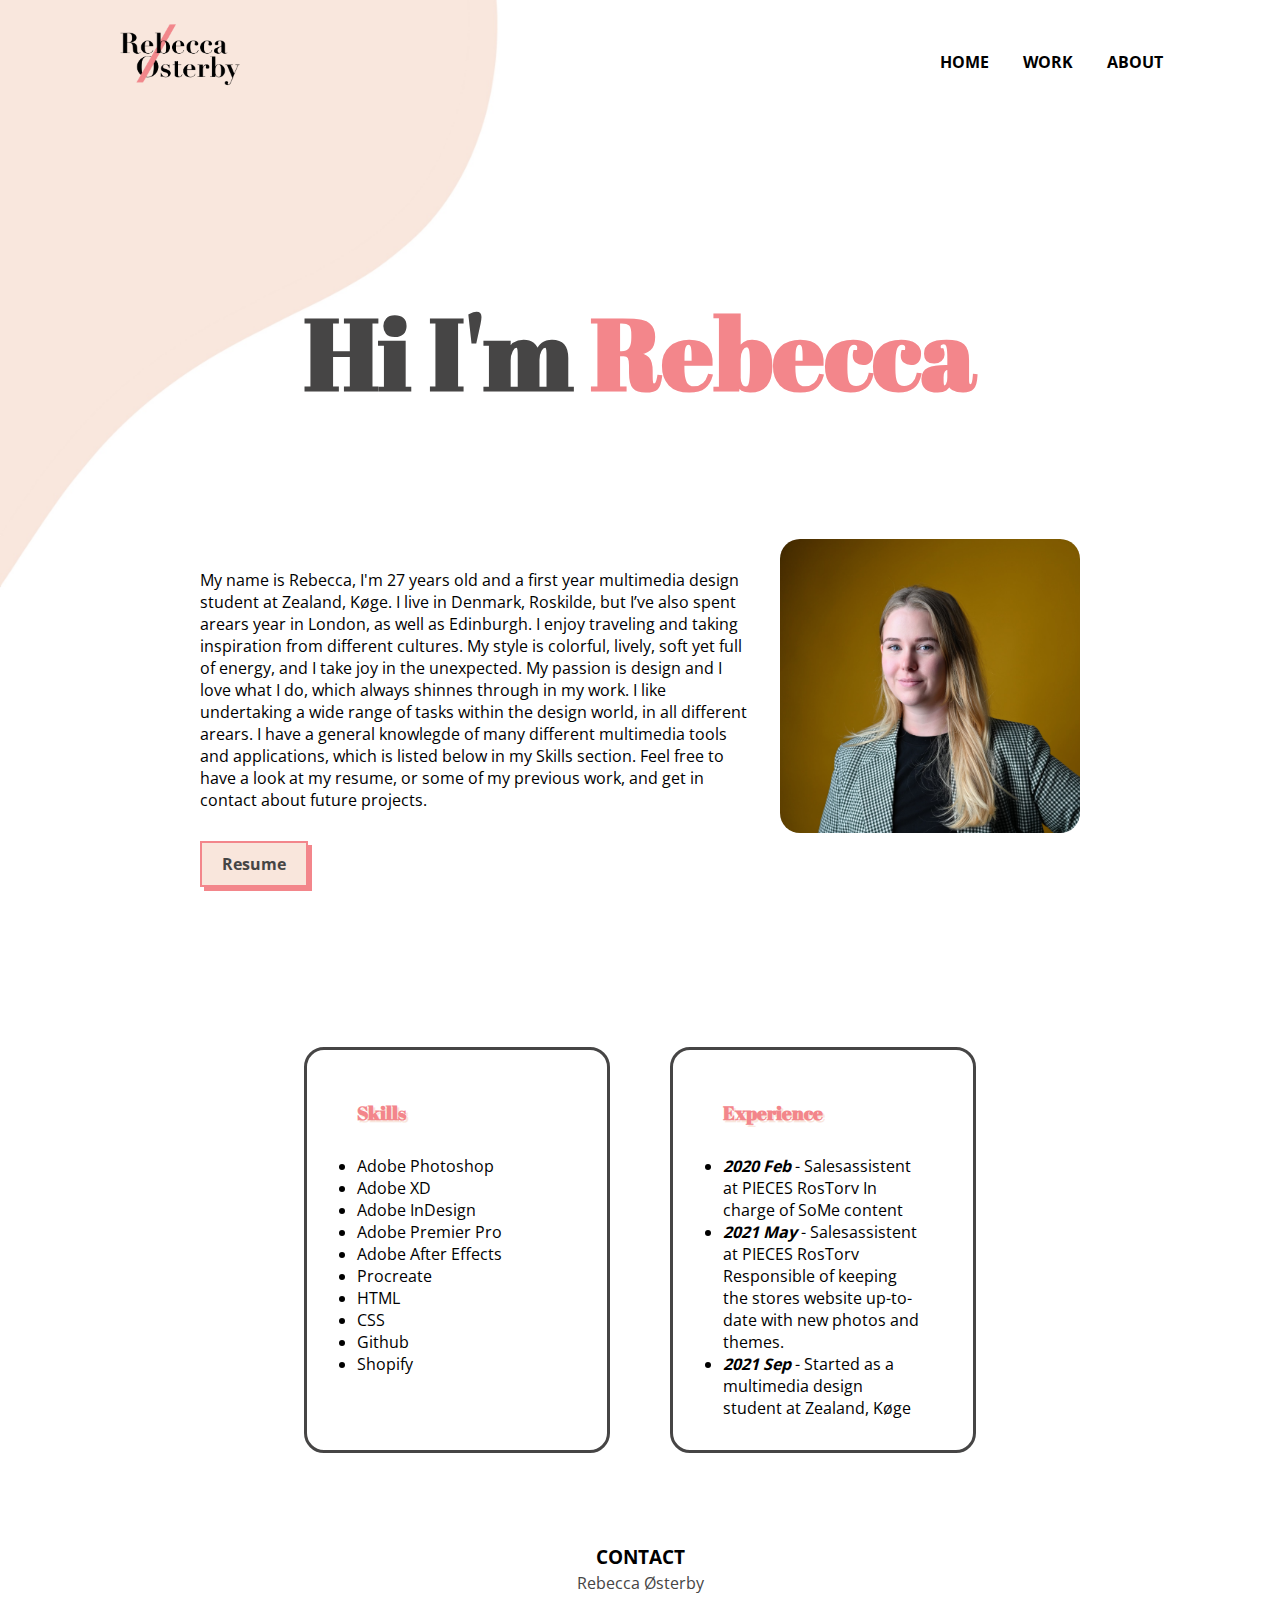
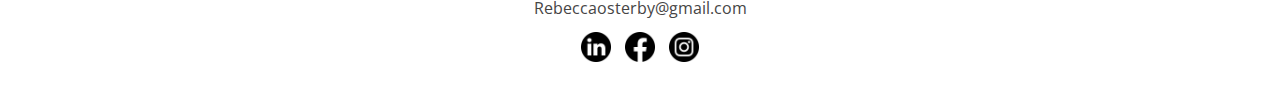
==== about.html @ b5d2fb4e "Done" ====
<!DOCTYPE html>
<html lang="da">

<head>
    <meta charset="utf-8">
    <meta http-equiv="x-ua-compatible" content="ie=edge">
    <meta name="viewport" content="width=device-width, initial-sccale=1.0">
    <link rel="stylesheet" href="stylesheet.css">
    <link href="img/favicon.ico" rel="shortcut icon" type="image/x-icon" />
    <title>My portfolio</title>
</head>

<body>
    <!--Navbar-->
    <div class="nav-container">
        <nav>
            <a href="index.html">
                <img src="img/logo.png" class="logo" alt="logo">
            </a>

            <ul>
                <li><a href="index.html">HOME</a></li>
                <li><a href="work.html">WORK</a></li>
                <li><a href="about.html">ABOUT</a></li>
            </ul>
        </nav>
    </div>
    <!--Navbar end-->

    <!--Intro with titel-->
    <section class="intro">
        <h1>Hi I'm<span> Rebecca</span></h1>
    </section>

    <div>
        <img src="img/artistpic.png" class="img-me" alt="me">
    </div>

    <section class="info">
        <p>My name is Rebecca, I'm 27 years old and a first year multimedia design student at Zealand, Køge. I live in
            Denmark, Roskilde, but I’ve also spent arears year in London, as well as Edinburgh. I enjoy traveling and taking
            inspiration from different cultures. My style is colorful, lively, soft yet full of energy, and I take joy in
            the unexpected. My passion is design and I love what I do, which always shinnes through in my work. I like 
            undertaking a wide range of tasks within the design world, in all different arears. I have a general knowlegde of 
            many different multimedia tools and applications, which is listed below in my Skills section. Feel free to have a 
            look at my resume, or some of my previous work, and get in contact about future projects.</p>
        <a href="img/2021-CV.pdf" target="_blank">Resume</a>
    </section>

    <!--To clear the float so the next element doesn't move : https://www.w3schools.com/css/css_float_clear.asp-->
    <div class="clr"></div>

    <!--My two flex boxes start-->
    <section class="about">
        <div class="skills">
            <h3>Skills</h3>
            <ul>
                <li>Adobe Photoshop</li>
                <li>Adobe XD</li>
                <li>Adobe InDesign</li>
                <li>Adobe Premier Pro</li>
                <li>Adobe After Effects</li>
                <li>Procreate</li>
                <li>HTML</li>
                <li>CSS</li>
                <li>Github</li>
                <li>Shopify</li>
            </ul>
        </div>
        <div class="experience">
            <h3>Experience</h3>
            <ul>
                <li><span>2020 Feb</span> - Salesassistent at PIECES RosTorv
                    In charge of SoMe content
                </li>
                <li><span>2021 May</span> - Salesassistent at PIECES RosTorv
                    Responsible of keeping the stores website up-to-date with new photos and themes.
                </li>
                <li><span>2021 Sep</span> - Started as a multimedia design student at Zealand, Køge</li>
            </ul>
        </div>
    </section>
    <!--Flex boxes end-->
    <!--Footer-->
    <footer>
        <h3>CONTACT</h3>
        <p>Rebecca Østerby</p>
        <p>Rebeccaosterby@gmail.com</p>
        <a href="https://www.linkedin.com/in/rebecca-%C3%B8sterby-407a23224/" target="_blank"><img src="./img/link.png"
                alt="linkedin"></a>
        <a href="https://www.facebook.com/profile.php?id=1448809062" target="_blank"><img src="./img/face.png"
                alt="facebook"></a>
        <a href="https://www.instagram.com/fiigstudio/" target="_blank"><img src="./img/insta.png" alt="instagram"></a>
    </footer>
</body>

</html>
---- stylesheet.css ----
:root{
    --bgg-color: #F9E6DC; 
    --txt-color: #464545; 
    --link-color: rgb(0, 0, 0); 
    --link-hover-color: rgb(119, 118, 118);
    --detail-color: #f3868b; 
}

@font-face {
    font-family: abril;
    src: url(font/AbrilFatface-Regular.ttf);
}

@font-face {
    font-family: open-sans;
    src: url(font/OpenSans-VariableFont_wdth\,wght.ttf);
}

*{
    margin: 0;
    padding: 0;
    font-family: open-sans;
}

body{
    background-image: url(./img/bgg.jpg);
    background-size: cover;
    background-repeat: no-repeat;
    background-attachment: fixed;
}

/* Nav css start */

.nav-container{
    position: relative;
    width: 100%;
    height: 100%;
}

nav{
    display: flex;
    width: 84%;
    margin: auto;
    padding: 20px 0;
    align-items: center;
    justify-content: space-between;
    flex-direction: column;
}

nav ul li{
    display: inline;
    list-style: none;
    margin: 10px 15px;
}

nav ul li a {
    text-decoration: none;
    color: var(--link-color);
    font-weight: bold;
}

nav ul li a:hover {
    color: var(--link-hover-color);
}

.logo {
  width: 100%;
  height: auto;
  max-width: 150px;
  margin-bottom: 10px;
    
}

/* Nav css slut */

/* Home css start */

.intro {
    text-align: center;
    margin-top: 100px;

}

.intro h1{
    font-family: abril;
    font-size: 80px;
    color:var(--txt-color);
    margin-bottom: 20px;

}

.intro span{
    color: var(--detail-color);
    font-family: abril;
    
}

.mememe{
    margin: 20px;
    text-align: center;
    text-shadow: 2px 2px var(--bgg-color);
    
}
.services{
    margin-top: 200px;
}

.services h2{
    text-align: center;
    margin: 50px;
    color:var(--detail-color);
}

.box {
    display: flex;
    flex-direction: column;
    align-items: center;
}


.box h3{
    margin-bottom: 50px;
    color: var(--txt-color);
    font-family: abril;
    color: var(--detail-color);
    text-shadow: 2px 2px var(--bgg-color);
}

.design, .editing, .some{
    border: 3px solid #464545;
    border-radius: 20px;
    padding: 40px;
    margin: 10px;
    text-align: center;
    width: 200px;
    height: 250px;

}


/* Home css slut */

/* Portfolio css start */

.work{
    margin-top: 60px;
}

.intro p{
    margin: 20px;
}

.work ul li{
    margin: 30px;
    list-style: none;
}

.work ul li a{
    font-size: 60px;
    text-decoration: none;
    color: var(--txt-color);
    font-weight: bold;
    font-style: italic;
    text-shadow: 5px 5px var(--bgg-color);

}

.work ul li a:hover {
    color: var(--detail-color);
}


/* About css start */


.img-me{
    display: block;
    border-radius: 20px;
    width: 300px;
    height: auto;
    margin-left: auto;
    margin-right: auto;
    margin-top: 50px;
    margin-bottom: 50px;
    
}

.info{
    margin: 30px;
}


.info a {
    background-color: var(--bgg-color);
    color: var(--txt-color);
    padding: 10px 20px;
    text-align: center;
    text-decoration: none;
    display: inline-block;
    margin-top: 30px;
    margin-bottom: 100px;
    font-weight: bold;
    border: 2px solid var(--detail-color);
    box-shadow: 4px 4px var(--detail-color);
}

.info a:hover{
    color: var(--detail-color);
}

.about{
    display: flex;
    flex-direction: column;
    align-items: center;
}

.about h3{
    margin-bottom: 30px;
    color: var(--txt-color);
    font-family: abril;
    color: var(--detail-color); 
    text-shadow: 2px 2px var(--bgg-color);
}

.skills, .experience {
    border: 3px solid #464545;
    border-radius: 20px;
    padding: 50px;
    margin: 10px;
    width: 200px;
    height: 300px;
}

.experience span{
    font-weight: bold;
    font-style: italic;
}

/* About css slut */

/* Video css start */

.video{
    margin-top: 100px;
}

.video h2{
    font-family: abril;
    color: var(--detail-color);
    margin: 20px 10px 20px 10px;
    font-size: 40px;
}

.video p{
    margin: 20px;
}

.video-mp4 video{
    display: block;
    width: 350px;
    height: auto;
    margin-left: auto;
    margin-right: auto;
    margin-top: 50px;
    margin-bottom: 50px;

}


/* Video css slut */

/* LivsLæring css start */

.livslæring{
    margin-top: 100px;
}

.livslæring h1{
    font-family: abril;
    color: var(--detail-color);
    margin: 20px;
    font-size: 40px;
}

.livslæring p{
    margin: 20px;
}

.img-livslæring {
    display: block;
    width: 350px;
    height: auto;
    margin-left: auto;
    margin-right: auto;
    margin-top: 50px;
    margin-bottom: 50px;
    
}

.img-livslæring2 {
    display: block;
    border-radius: 20px;
    width: 200px;
    height: auto;
    margin-left: auto;
    margin-right: auto;
    margin-top: 50px;
    margin-bottom: 50px;
}

/* LivsLæring css slut */

/* Dans css start */

.dans{
    margin-top: 100px;
}

.dans h1{
    font-family: abril;
    color: var(--detail-color);
    margin: 20px;
    font-size: 40px;
}

.dans p{
    margin: 20px;
}

.img-dans {
    display: block;
    width: 300px;
    height: auto;
    margin-left: auto;
    margin-right: auto;
    margin-top: 50px;
    margin-bottom: 50px;
    
}

.img-dans2 {
    display: block;
    border-radius: 20px;
    width: 200px;
    height: auto;
    margin-left: auto;
    margin-right: auto;
    margin-top: 50px;
    margin-bottom: 50px;
}


/* Dans css slut */

/* Panda css start */


.panda{
    margin-top: 100px;
}

.panda h1{
    font-family: abril;
    color: var(--detail-color);
    margin: 20px;
    font-size: 40px;
}

.panda p, .panda-info{
    margin: 20px;
}

.img-panda, .img-panda2 {
    display: block;
    width: 300px;
    height: auto;
    margin-left: auto;
    margin-right: auto;
    margin-top: 50px;
    margin-bottom: 50px;
    
}

/* Panda css slut */

/* Procreate css start */

.procreate{
    margin-top: 100px;
}

.procreate h1{
    font-family: abril;
    color: var(--detail-color);
    margin: 20px;
    font-size: 40px;
}

.procreate p{
    margin: 20px;
}

.ghost-info h2, .avo-info h2, .bird-info, .plant-info, .balloon-info h2{
    color: var(--detail-color);
    margin: 20px;
    font-family: open-sans;
}

.img-ghost, .img-avo, .img-bird, .img-ball, .img-plant{
    display: block;
    width: 300px;
    height: auto;
    margin-left: auto;
    margin-right: auto;
    margin-top: 25px;
    margin-bottom: 50px;
    
}
/* Procreate css slut */


/* Footer */

footer{
    text-align: center;
    padding: 21px;
    height: 140px;
    margin-top: 40px;
}

footer p{
    margin: 3px;
    color: var(--txt-color);
}

footer img{
    width: 30px;
    height: auto;
    margin: 10px 5px 10px 5px;
}

/* Desktop css*/

@media screen and (min-width: 720px) {

    nav{
        flex-direction: row;
    }

    .intro h1{
        font-size: 100px;
        margin-top: 160px;
    }

    .services{
        margin-top: 280px;
    }
    .mememe{
        margin: 30px 180px 30px 180px;
    }

    .box{
        display: flex;
        flex-direction: row;
        justify-content: center;
        
    }

    .design, .editing, .some{
        margin: 30px;
    }

    .info {
        margin-left: 200px;
        margin-top: 150px;
    }
    .info p{
        width: 650px;
    }

    .img-me{
        float: right;
        margin: 100px 200px 100px 30px;
    }

    .clr{
        clear: both;
    }

    .work{
        margin: 200px;
    }

    .work ul li a{
        font-size: 100px;
        
    }

    .intro p{
        margin: 30px 180px 30px 180px;
        
    }

    .about{
        flex-direction: row;
        justify-content: center;
    }

    .skills, .experience{
        margin: 30px;
    }

    .video-mp4 video{
        width: 700px;
        height: auto;
        
    }

    .video{
        margin: 70px;
    }

    .img-livslæring{
        width: 650px;
        height: auto;
    }

    .img-livslæring2{
        float: right;
        margin: 180px 200px 100px 30px;
    }

    .livslæring{
        margin-left: 200px;
        margin-top: 130px;
    }

    .livslæring p {
        width: 550px;
    }

    .img-dans{
        width: 650px;
        height: auto;
    }

    .img-dans2{
        float: right;
        margin: 100px 200px 100px 30px;
    }

    .dans{
        margin-left: 200px;
        margin-top: 160px;
    }

    .dans p {
        width: 550px;
    }

    .panda, .panda-info{
        margin: 160px 200px 20px 200px;
    }

    .img-panda, .img-panda2{
        width: 650px;
        height: auto;
    }

    .procreate, .ghost-info, .avo-info, .bird-info, .plant-info, .balloon-info{
        margin: 160px 200px 20px 200px;
    }

    .img-ghost, .img-avo, .img-bird, .img-plant, .img-ball{
        width: 650px;
        height: auto;
    }

}
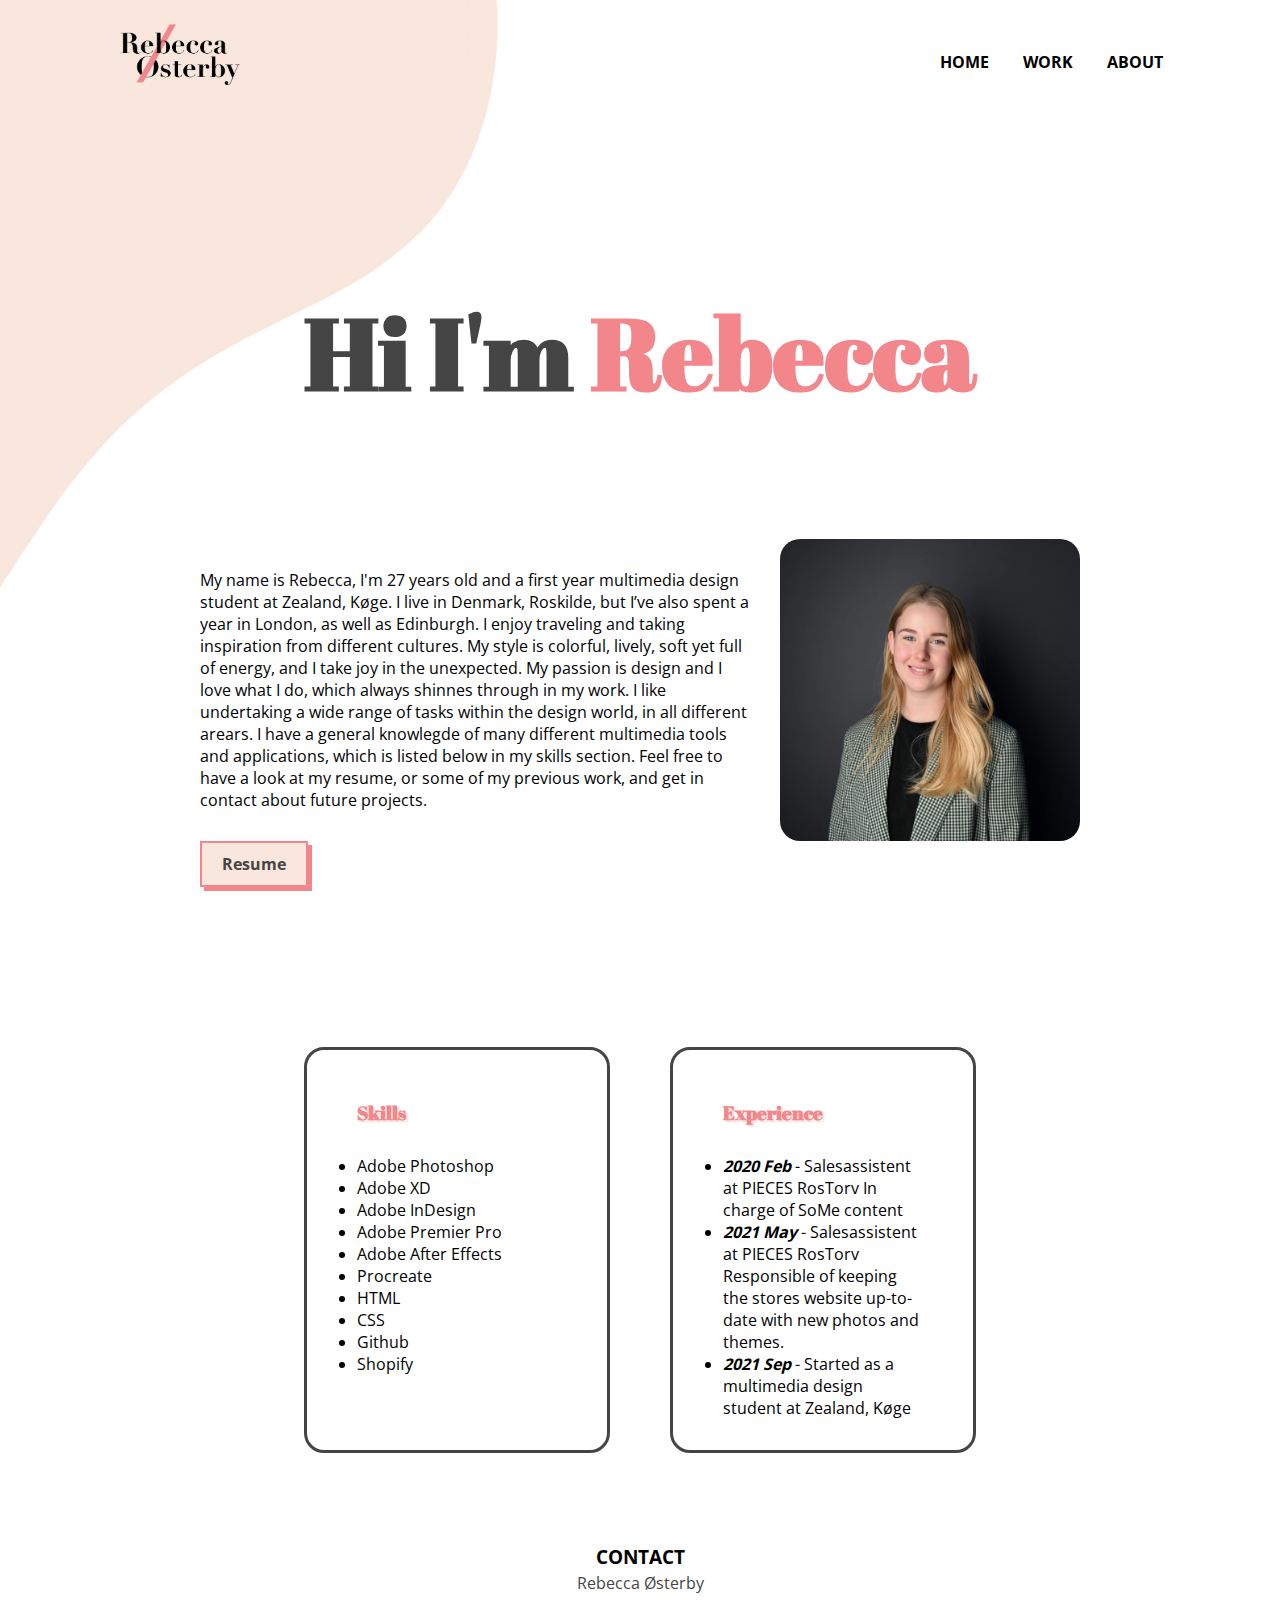
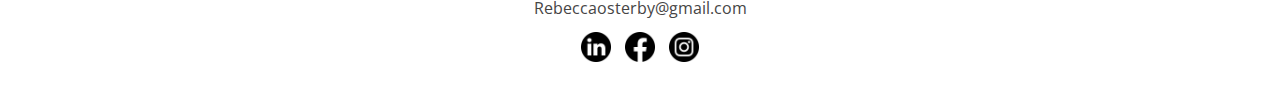
==== commit cdfc1807: "new pic and breakpoint edit" ====
--- a/about.html
+++ b/about.html
@@ -1,4 +1,5 @@
 <!DOCTYPE html>
+<!--My page is in english, but some of my projects use danish letters so I'm choosing "da" to make sure they work on my page-->
 <html lang="da">
 
 <head>
@@ -33,16 +34,16 @@
     </section>
 
     <div>
-        <img src="img/artistpic.png" class="img-me" alt="me">
+        <img src="img/artist.png" class="img-me" alt="me">
     </div>
 
     <section class="info">
         <p>My name is Rebecca, I'm 27 years old and a first year multimedia design student at Zealand, Køge. I live in
-            Denmark, Roskilde, but I’ve also spent arears year in London, as well as Edinburgh. I enjoy traveling and taking
+            Denmark, Roskilde, but I’ve also spent a year in London, as well as Edinburgh. I enjoy traveling and taking
             inspiration from different cultures. My style is colorful, lively, soft yet full of energy, and I take joy in
             the unexpected. My passion is design and I love what I do, which always shinnes through in my work. I like 
             undertaking a wide range of tasks within the design world, in all different arears. I have a general knowlegde of 
-            many different multimedia tools and applications, which is listed below in my Skills section. Feel free to have a 
+            many different multimedia tools and applications, which is listed below in my skills section. Feel free to have a 
             look at my resume, or some of my previous work, and get in contact about future projects.</p>
         <a href="img/2021-CV.pdf" target="_blank">Resume</a>
     </section>
--- a/stylesheet.css
+++ b/stylesheet.css
@@ -129,8 +129,8 @@
 .design, .editing, .some{
     border: 3px solid #464545;
     border-radius: 20px;
-    padding: 40px;
-    margin: 10px;
+    padding: 35px;
+    margin: 5px;
     text-align: center;
     width: 200px;
     height: 250px;
@@ -439,9 +439,7 @@
     margin: 10px 5px 10px 5px;
 }
 
-/* Desktop css*/
-
-@media screen and (min-width: 720px) {
+@media screen and (min-width: 768px){
 
     nav{
         flex-direction: row;
@@ -455,6 +453,7 @@
     .services{
         margin-top: 280px;
     }
+
     .mememe{
         margin: 30px 180px 30px 180px;
     }
@@ -467,6 +466,21 @@
     }
 
     .design, .editing, .some{
+        margin: 20px;
+    }
+
+    .about{
+        flex-direction: row;
+        justify-content: center;
+    }
+
+}
+
+/* Desktop css*/
+
+@media screen and (min-width: 992px) {
+
+    .design, .editing, .some{
         margin: 30px;
     }
 
@@ -501,10 +515,6 @@
         
     }
 
-    .about{
-        flex-direction: row;
-        justify-content: center;
-    }
 
     .skills, .experience{
         margin: 30px;
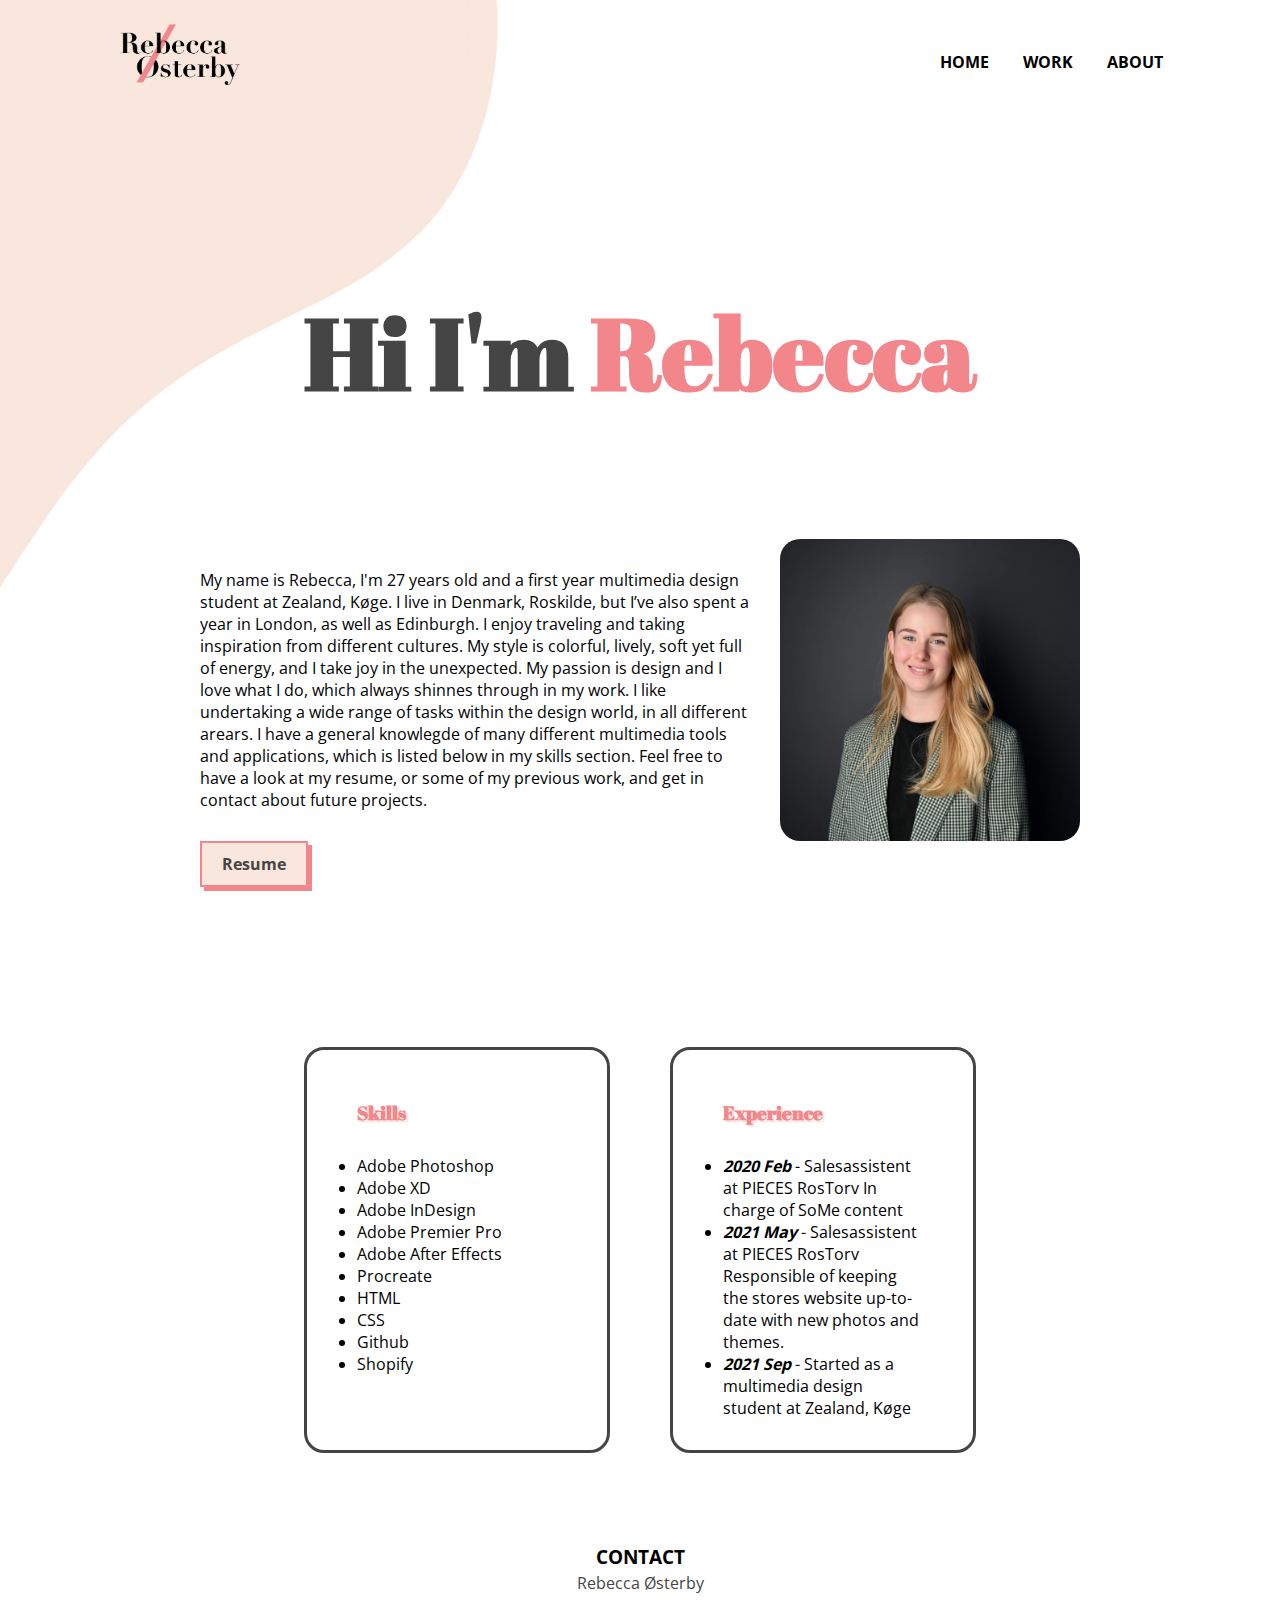
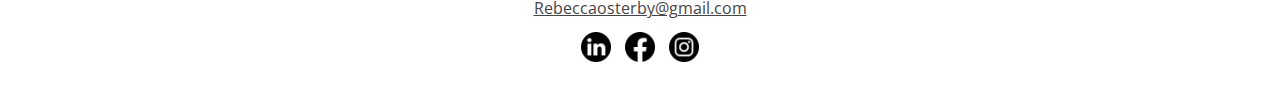
==== commit 425b52f0: "mail link and text edit" ====
--- a/about.html
+++ b/about.html
@@ -86,7 +86,7 @@
     <footer>
         <h3>CONTACT</h3>
         <p>Rebecca Østerby</p>
-        <p>Rebeccaosterby@gmail.com</p>
+        <p><a href="mailto:insertemailhere@xyz.com">Rebeccaosterby@gmail.com</a></p>
         <a href="https://www.linkedin.com/in/rebecca-%C3%B8sterby-407a23224/" target="_blank"><img src="./img/link.png"
                 alt="linkedin"></a>
         <a href="https://www.facebook.com/profile.php?id=1448809062" target="_blank"><img src="./img/face.png"
--- a/stylesheet.css
+++ b/stylesheet.css
@@ -433,6 +433,10 @@
     color: var(--txt-color);
 }
 
+footer a{
+    color: var(--txt-color);
+}
+
 footer img{
     width: 30px;
     height: auto;
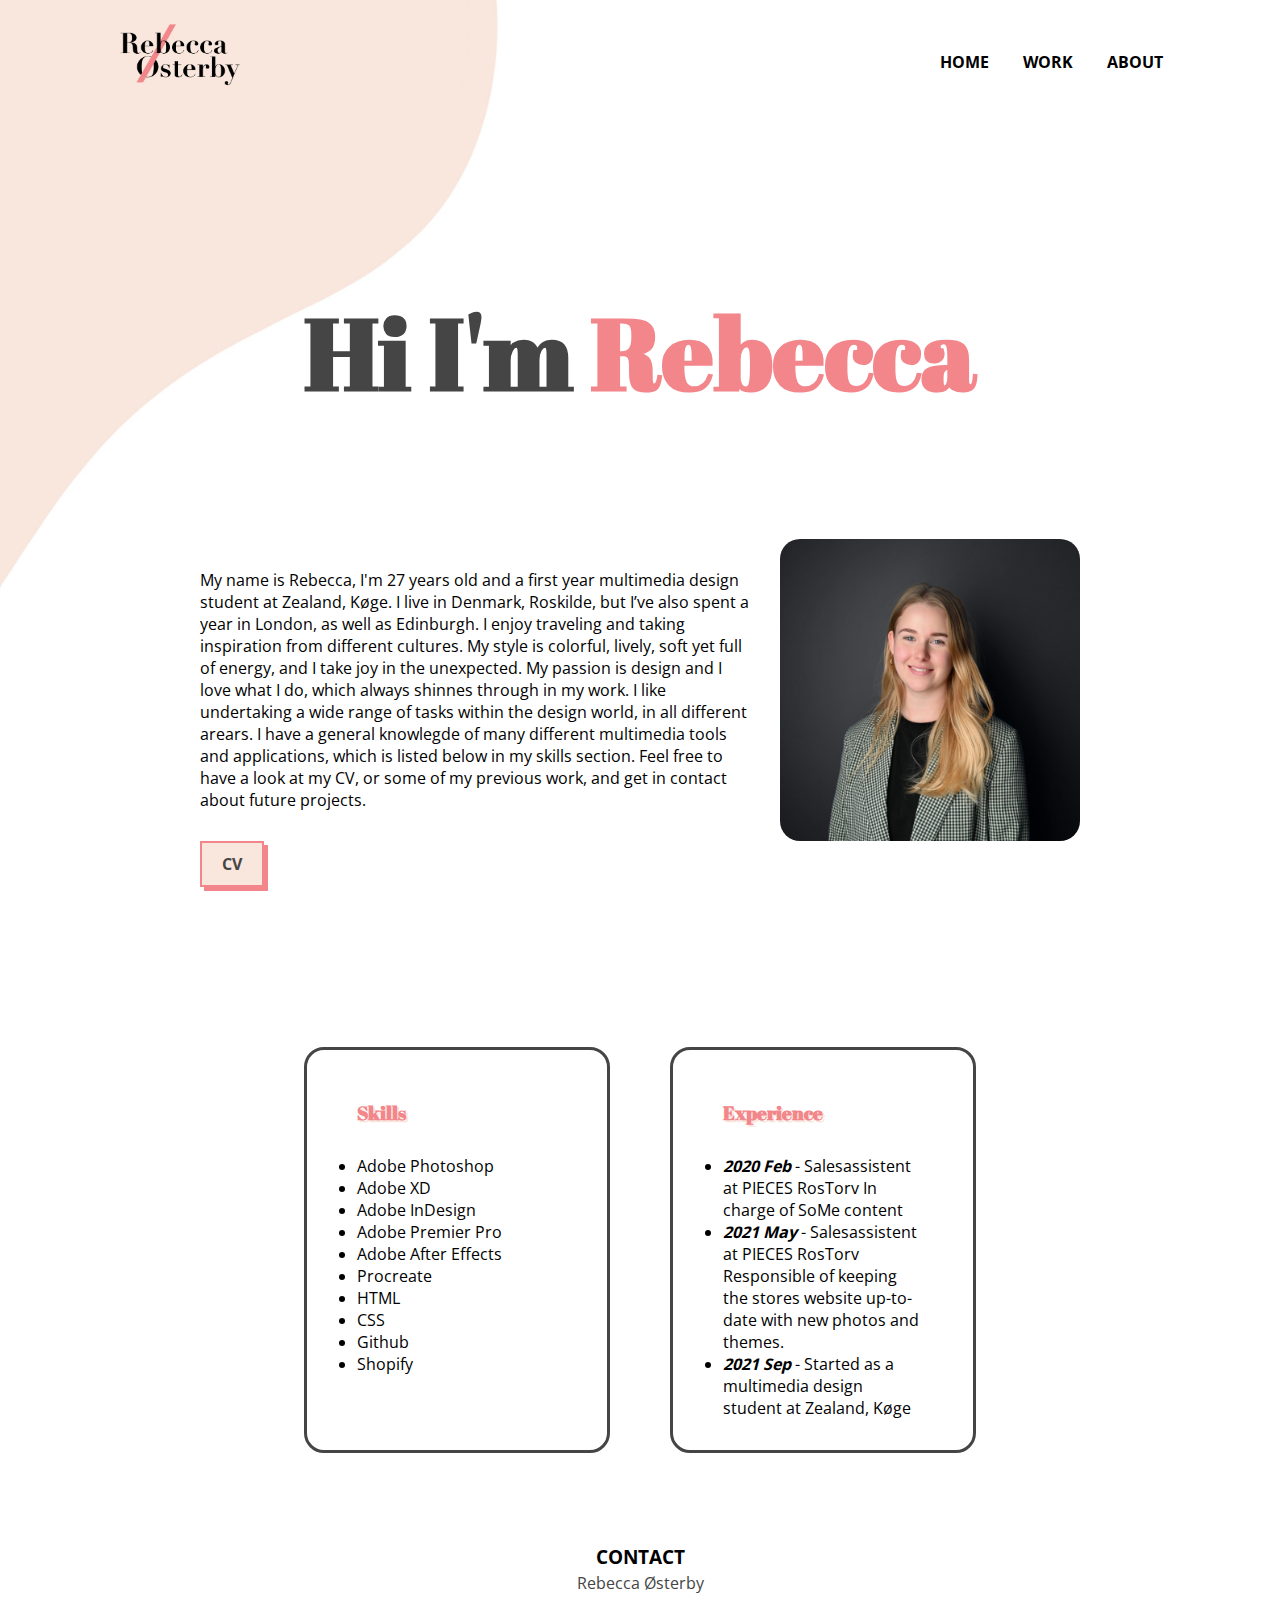
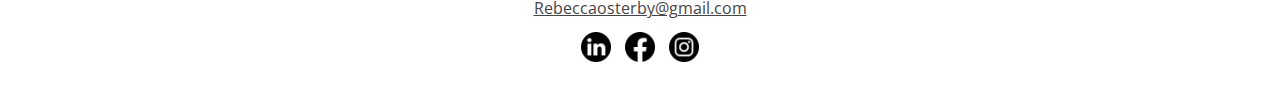
==== commit a49d6e23: "Final" ====
--- a/about.html
+++ b/about.html
@@ -44,8 +44,8 @@
             the unexpected. My passion is design and I love what I do, which always shinnes through in my work. I like 
             undertaking a wide range of tasks within the design world, in all different arears. I have a general knowlegde of 
             many different multimedia tools and applications, which is listed below in my skills section. Feel free to have a 
-            look at my resume, or some of my previous work, and get in contact about future projects.</p>
-        <a href="img/2021-CV.pdf" target="_blank">Resume</a>
+            look at my CV, or some of my previous work, and get in contact about future projects.</p>
+        <a href="img/2021-CV.pdf" target="_blank">CV</a>
     </section>
 
     <!--To clear the float so the next element doesn't move : https://www.w3schools.com/css/css_float_clear.asp-->
